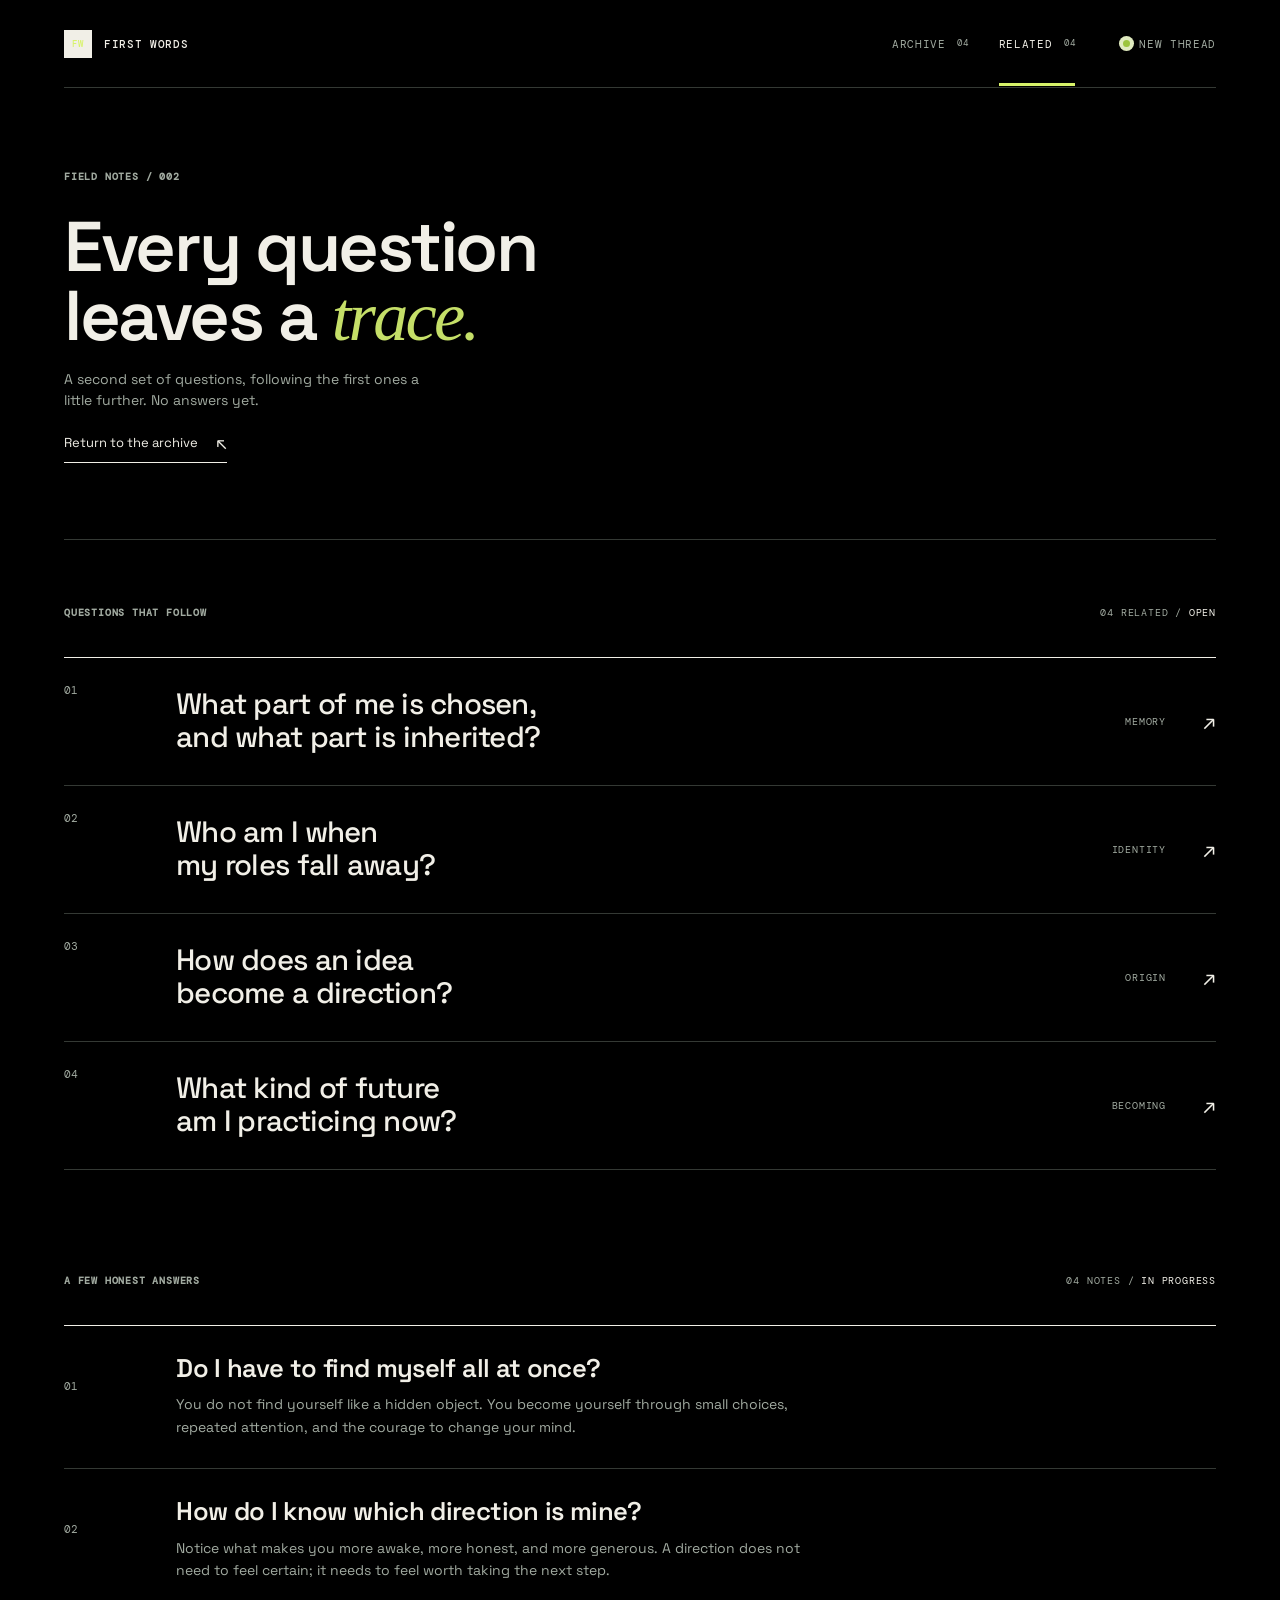
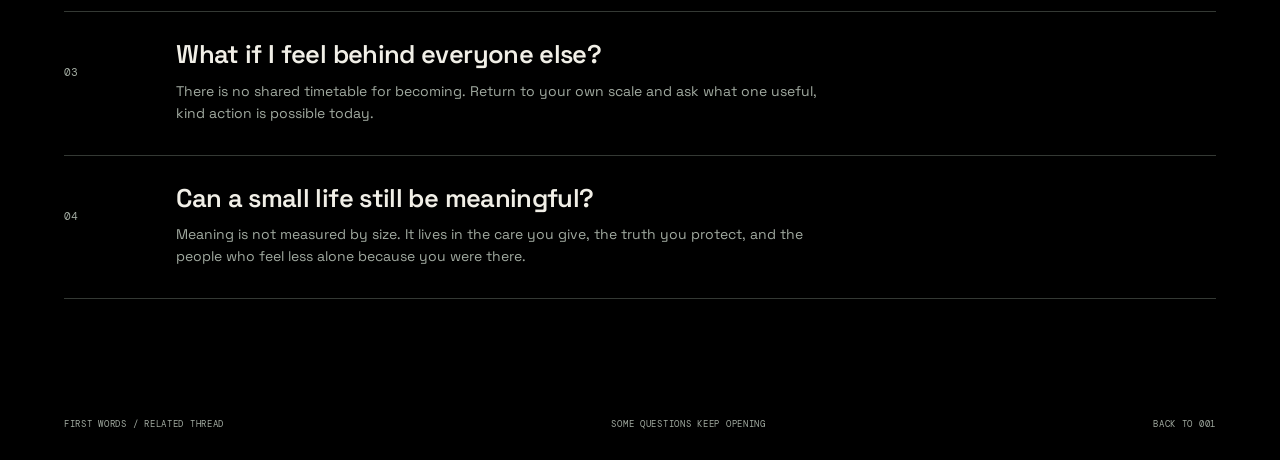
==== related.html @ 2a60b0b6 "Зробив пару набросків" ====
<!DOCTYPE html>
<html lang="en">
<head>
    <meta charset="UTF-8">
    <meta name="viewport" content="width=device-width, initial-scale=1.0">
    <meta name="description" content="A second collection of questions connected to the First Words archive.">
    <title>Related Questions — First Words</title>
    <link rel="preconnect" href="https://fonts.googleapis.com">
    <link rel="preconnect" href="https://fonts.gstatic.com" crossorigin>
    <link href="https://fonts.googleapis.com/css2?family=DM+Mono:wght@400;500&family=Space+Grotesk:wght@400;500;600;700&display=swap" rel="stylesheet">
    <link rel="stylesheet" href="styles.css">
</head>
<body>
    <div class="page-shell related-page">
        <header class="site-header">
            <a class="brand" href="index.html#top" aria-label="First Words home">
                <span class="brand-mark">FW</span>
                <span>First Words</span>
            </a>
            <nav class="main-nav" aria-label="Main navigation">
                <a href="index.html#questions">Archive <span>04</span></a>
                <a class="active" href="#related">Related <span>04</span></a>
            </nav>
            <span class="status"><i></i> New thread</span>
        </header>

        <main id="related">
            <section class="related-hero">
                <p class="eyebrow"><b>Field notes / 002</b></p>
                <h1>Every question<br>leaves a <em>trace.</em></h1>
                <p class="intro">A second set of questions, following the first ones a little further. No answers yet.</p>
                <a class="text-link" href="index.html#questions">Return to the archive <span>↖</span></a>
            </section>

            <section class="related-section" aria-labelledby="related-title">
                <div class="section-heading">
                    <h2 class="eyebrow" id="related-title">Questions that follow</h2>
                    <p class="section-count">04 related / <span>open</span></p>
                </div>
                <div class="question-list related-list">
                    <a class="question-row" id="memory" href="#identity" aria-label="Go to the identity question">
                        <span class="question-number">01</span>
                        <h2>What part of me is chosen,<br>and what part is inherited?</h2>
                        <span class="question-tag">memory</span>
                        <span class="arrow">↗</span>
                    </a>
                    <a class="question-row" id="identity" href="#origin" aria-label="Go to the origin question">
                        <span class="question-number">02</span>
                        <h2>Who am I when<br>my roles fall away?</h2>
                        <span class="question-tag">identity</span>
                        <span class="arrow">↗</span>
                    </a>
                    <a class="question-row" id="origin" href="#becoming" aria-label="Go to the becoming question">
                        <span class="question-number">03</span>
                        <h2>How does an idea<br>become a direction?</h2>
                        <span class="question-tag">origin</span>
                        <span class="arrow">↗</span>
                    </a>
                    <a class="question-row" id="becoming" href="#memory" aria-label="Return to the first related question">
                        <span class="question-number">04</span>
                        <h2>What kind of future<br>am I practicing now?</h2>
                        <span class="question-tag">becoming</span>
                        <span class="arrow">↗</span>
                    </a>
                </div>
            </section>

            <section class="answers-section" aria-labelledby="answers-title">
                <div class="section-heading">
                    <h2 class="eyebrow" id="answers-title">A few honest answers</h2>
                    <p class="section-count">04 notes / <span>in progress</span></p>
                </div>
                <div class="answers-list">
                    <article class="answer-row">
                        <span class="question-number">01</span>
                        <div>
                            <h3>Do I have to find myself all at once?</h3>
                            <p>You do not find yourself like a hidden object. You become yourself through small choices, repeated attention, and the courage to change your mind.</p>
                        </div>
                    </article>
                    <article class="answer-row">
                        <span class="question-number">02</span>
                        <div>
                            <h3>How do I know which direction is mine?</h3>
                            <p>Notice what makes you more awake, more honest, and more generous. A direction does not need to feel certain; it needs to feel worth taking the next step.</p>
                        </div>
                    </article>
                    <article class="answer-row">
                        <span class="question-number">03</span>
                        <div>
                            <h3>What if I feel behind everyone else?</h3>
                            <p>There is no shared timetable for becoming. Return to your own scale and ask what one useful, kind action is possible today.</p>
                        </div>
                    </article>
                    <article class="answer-row">
                        <span class="question-number">04</span>
                        <div>
                            <h3>Can a small life still be meaningful?</h3>
                            <p>Meaning is not measured by size. It lives in the care you give, the truth you protect, and the people who feel less alone because you were there.</p>
                        </div>
                    </article>
                </div>
            </section>
        </main>

        <footer class="site-footer">
            <span>FIRST WORDS / RELATED THREAD</span>
            <span>Some questions keep opening</span>
            <span><a href="index.html#top">Back to 001</a></span>
        </footer>
    </div>
</body>
</html>
---- styles.css ----
:root {
	--ink: #f1efe7;
	--muted: #a1aaa0;
	--paper: #000000;
	--line: #343934;
	--acid: #d8f36a;
	--warm: #000000;
	--serif: Georgia, 'Times New Roman', serif;
}

* { box-sizing: border-box; }

html { scroll-behavior: smooth; }

body {
	margin: 0;
	color: var(--ink);
	background: var(--paper);
	font-family: 'Space Grotesk', sans-serif;
}

a { color: inherit; text-decoration: none; }

.page-shell { max-width: 1440px; margin: 0 auto; padding: 0 5vw; overflow: hidden; }

.site-header {
	min-height: 88px;
	display: flex;
	align-items: center;
	gap: 48px;
	border-bottom: 1px solid var(--line);
	font-family: 'DM Mono', monospace;
	font-size: 11px;
	text-transform: uppercase;
	letter-spacing: .06em;
}

.brand { display: flex; align-items: center; gap: 12px; font-weight: 500; }
.brand-mark { display: grid; width: 28px; height: 28px; place-items: center; background: var(--ink); color: var(--acid); font-size: 9px; }
.main-nav { display: flex; gap: 30px; margin-left: auto; color: var(--muted); }
.main-nav a { padding: 34px 0; position: relative; }
.main-nav a.active { color: var(--ink); }
.main-nav a.active::after { content: ''; height: 3px; background: var(--acid); position: absolute; left: 0; right: 0; bottom: -1px; }
.main-nav span { color: var(--muted); font-size: 9px; vertical-align: top; margin-left: 4px; }
.status { display: flex; align-items: center; gap: 9px; color: var(--muted); }
.status i { width: 7px; height: 7px; border-radius: 50%; background: #9cc53d; box-shadow: 0 0 0 4px #e0ebbf; }

.hero { display: grid; grid-template-columns: 1.25fr .75fr; gap: 8vw; align-items: center; padding: 82px 0 96px; border-bottom: 1px solid var(--line); }
.related-hero { padding: 82px 0 76px; border-bottom: 1px solid var(--line); }
.related-hero .intro { margin-bottom: 20px; }
.eyebrow, .note-label, .signal-top, .signal-bottom, .question-tag, .section-count, .site-footer { font-family: 'DM Mono', monospace; text-transform: uppercase; letter-spacing: .08em; font-size: 10px; }
.eyebrow { margin: 0 0 30px; color: var(--muted); }
.hero-copy .eyebrow { letter-spacing: .14em; }
h1, h2, h3, h4, h5, h6 { color: var(--ink); font-family: 'Space Grotesk', sans-serif; font-weight: 600; line-height: 1.15; letter-spacing: -.025em; text-wrap: balance; }
h1 { max-width: 620px; margin: 0; font-size: clamp(2.4rem, 5.5vw, 5.2rem); line-height: .98; letter-spacing: -.035em; }
h1 em { color: #c5df68; font-family: var(--serif); font-weight: 400; letter-spacing: -.04em; }
.intro { max-width: 360px; margin: 18px 0 20px; color: var(--muted); font-size: 14px; line-height: 1.5; }
.text-link { display: inline-flex; gap: 18px; align-items: center; border-bottom: 1px solid var(--ink); padding-bottom: 8px; font-size: 13px; }
.text-link span { font-size: 18px; }

.signal-card { background: var(--warm); padding: 20px; aspect-ratio: 1 / 1.03; max-width: 430px; width: 100%; justify-self: end; display: flex; flex-direction: column; justify-content: space-between; animation: appear .8s ease both .15s; }
.signal-top, .signal-bottom { display: flex; justify-content: space-between; color: var(--muted); }
.signal-top { padding: 8px 10px; background-color: #ffffff; color: #000000; }
.signal-top span:first-child { color: #000000; }
.signal-bottom { padding: 8px 10px; background-color: #ffffff; color: #000000; }
.signal-visual { position: relative; flex: 1; margin: 18px 0; display: grid; place-items: center; overflow: hidden; }
.signal-visual::before { content: ''; position: absolute; inset: 0; background-image: linear-gradient(var(--line) 1px, transparent 1px), linear-gradient(90deg, var(--line) 1px, transparent 1px); background-size: 25% 25%; opacity: .7; }
.ring { position: absolute; border: 1px solid #9ca890; border-radius: 50%; aspect-ratio: 1; }
.ring-one { width: 27%; } .ring-two { width: 48%; } .ring-three { width: 72%; }
.signal-dot { width: 11px; height: 11px; border-radius: 50%; background: var(--ink); z-index: 2; box-shadow: 0 0 0 9px var(--acid); }
.crosshair { position: absolute; background: #9ca890; opacity: .8; } .horizontal { width: 100%; height: 1px; } .vertical { height: 100%; width: 1px; }

.archive-section { padding: 56px 0 94px; }
.related-section { padding: 56px 0 94px; }
.answers-section { padding: 0 0 94px; }
.answers-list { border-top: 1px solid var(--ink); }
.answer-row { display: grid; grid-template-columns: 8% minmax(0, 1fr); gap: 20px; padding: 28px 0 30px; border-bottom: 1px solid var(--line); }
.answer-row h3 { margin: 0 0 10px; font-size: clamp(1.25rem, 2vw, 1.8rem); line-height: 1.15; }
.answer-row p { max-width: 650px; margin: 0; color: var(--muted); font-size: 14px; line-height: 1.6; }
.section-heading { display: flex; justify-content: space-between; align-items: baseline; margin-bottom: 28px; }
.section-heading .eyebrow { margin: 0; }
.section-count { color: var(--muted); } .section-count span { color: var(--ink); }
.question-list { border-top: 1px solid var(--ink); }
.question-row { min-height: 128px; display: grid; grid-template-columns: 8% minmax(0, 1fr) auto 30px; gap: 20px; align-items: center; border-bottom: 1px solid var(--line); color: var(--ink); transition: background .25s ease, padding .25s ease, box-shadow .25s ease; scroll-margin-top: 24px; }
.question-row:hover { background: #000; padding: 0 20px; margin: 0 -20px; box-shadow: inset 3px 0 0 var(--acid); }
.question-row:focus-visible { outline: 2px solid var(--acid); outline-offset: 5px; }
.question-row:target { animation: question-arrival .7s ease both; }
.question-number { align-self: start; padding-top: 25px; font: 11px 'DM Mono', monospace; color: var(--muted); }
.question-row h2 { min-width: 0; margin: 0; overflow-wrap: anywhere; font-size: clamp(1.35rem, 2.3vw, 2.15rem); line-height: 1.15; letter-spacing: -.025em; font-weight: 500; }
.question-tag { color: var(--muted); } .arrow { font-size: 21px; text-align: right; }

.answer-note { display: grid; grid-template-columns: 25% minmax(0, 1fr); gap: 8%; padding: 66px 8%; background: #000; color: var(--ink); }
.note-label { margin: 0; color: var(--acid); padding-top: 8px; }
.note-text { margin: 0; font-size: clamp(1.7rem, 3.3vw, 3.6rem); line-height: 1.05; letter-spacing: -.06em; }
.note-text strong { color: var(--acid); font-family: var(--serif); font-weight: 400; }
.note-meta { color: #a9b1a8; font: 11px 'DM Mono', monospace; margin: 28px 0 0; }
.site-footer { display: flex; justify-content: space-between; padding: 25px 0 30px; color: var(--muted); font-size: 9px; }

@keyframes appear { from { opacity: 0; transform: translateY(18px); } to { opacity: 1; transform: translateY(0); } }
@keyframes question-arrival { 0% { background: var(--acid); } 100% { background: #000; } }

@media (max-width: 700px) {
	.page-shell { padding: 0 22px; }
	.site-header { min-height: 70px; gap: 16px; }
	.main-nav { gap: 17px; }
	.main-nav a { padding: 25px 0; }
	.status { display: none; }
	.hero { grid-template-columns: 1fr; gap: 52px; padding: 72px 0 80px; }
	.signal-card { justify-self: stretch; max-width: none; }
	.question-row { grid-template-columns: 35px 1fr 25px; gap: 10px; min-height: 124px; }
	.answer-row { grid-template-columns: 35px 1fr; gap: 10px; }
	.question-tag { display: none; }
	.question-row:hover { margin: 0; padding: 0; }
	.answer-note { grid-template-columns: 1fr; gap: 30px; padding: 48px 28px; margin: 0 -22px; }
	.site-footer { flex-wrap: wrap; gap: 12px; }
	.site-footer span:nth-child(2) { order: 3; width: 100%; }
}
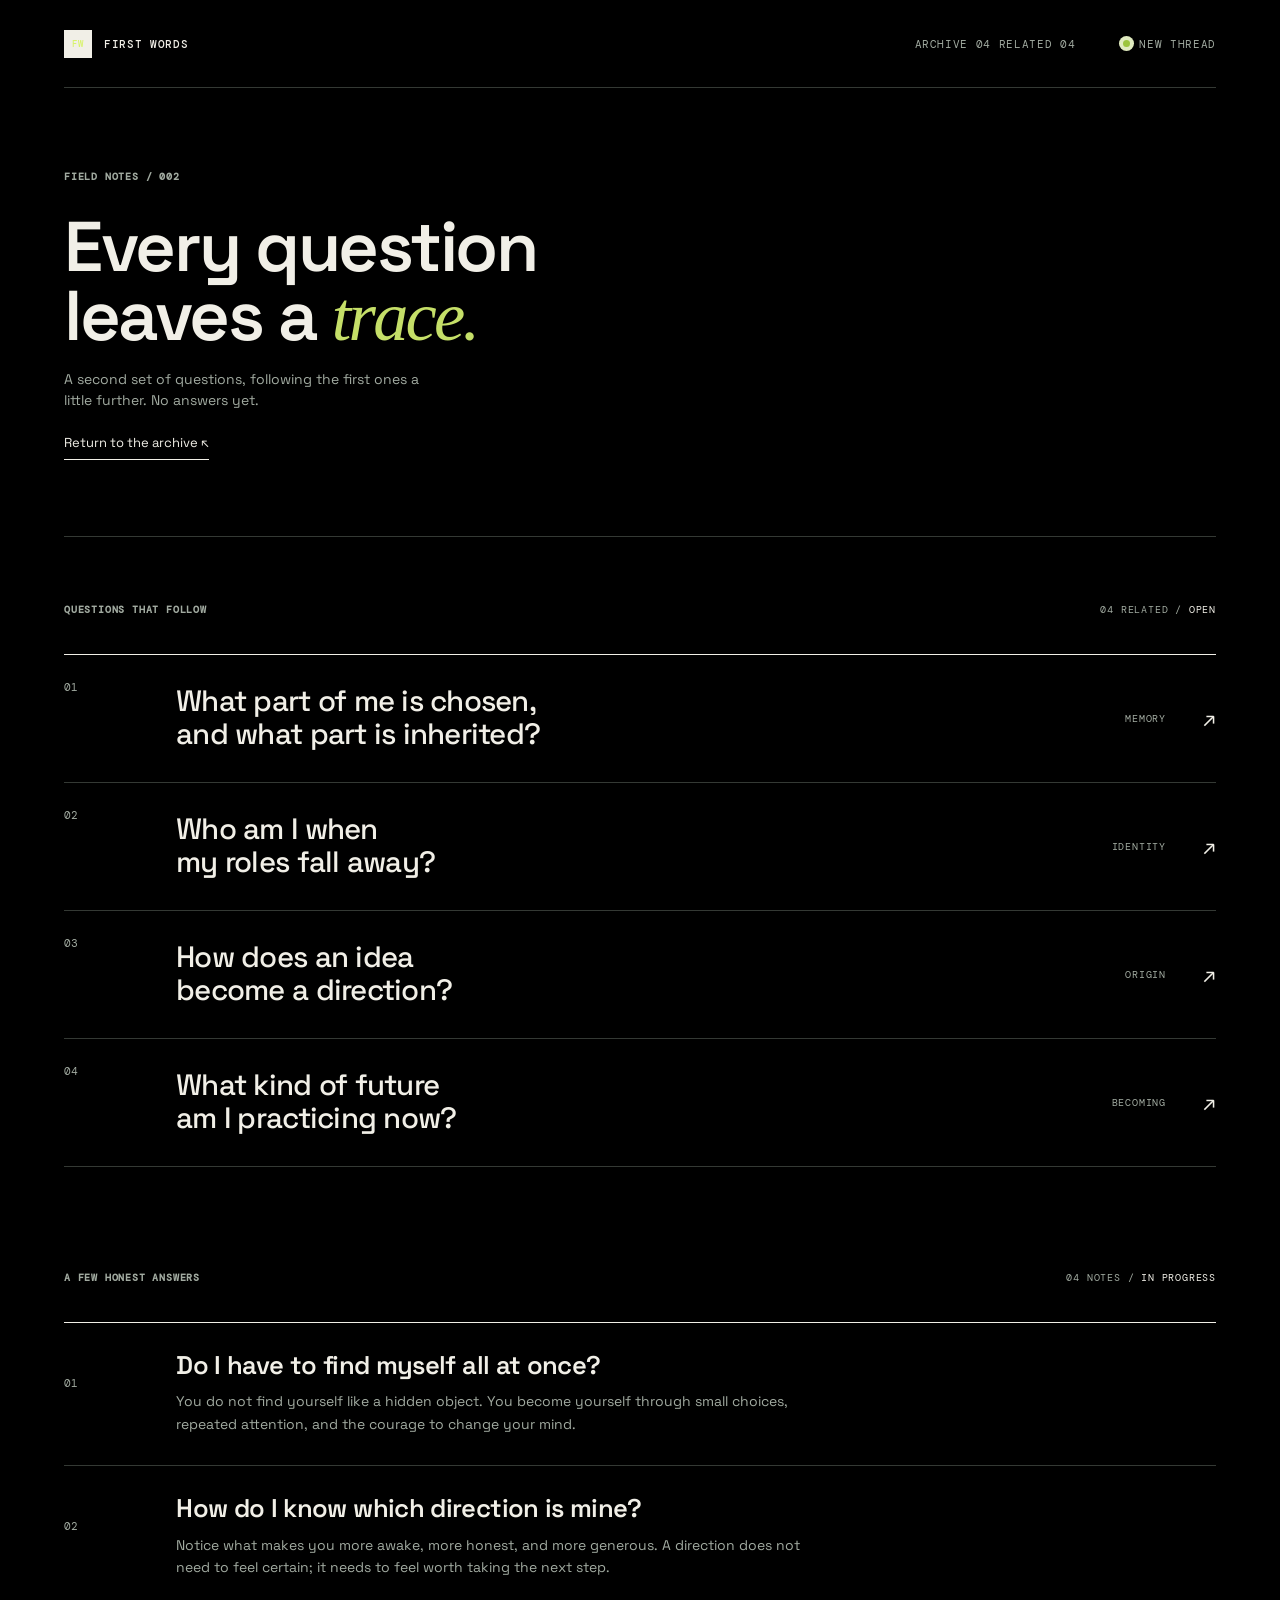
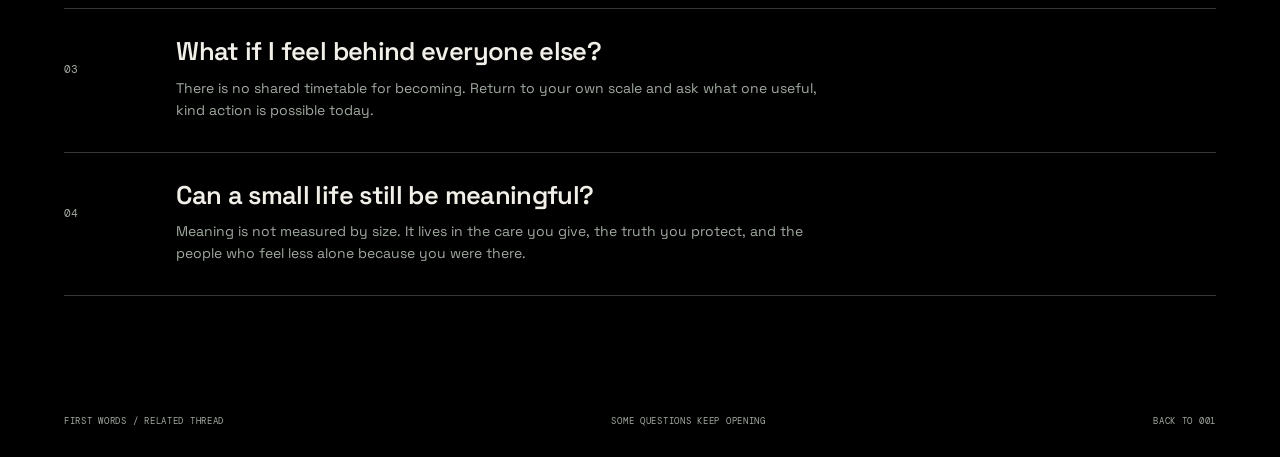
==== commit 3284075f: "Щось поміняв" ====
--- a/related.html
+++ b/related.html
@@ -29,7 +29,7 @@
                 <p class="eyebrow"><b>Field notes / 002</b></p>
                 <h1>Every question<br>leaves a <em>trace.</em></h1>
                 <p class="intro">A second set of questions, following the first ones a little further. No answers yet.</p>
-                <a class="text-link" href="index.html#questions">Return to the archive <span>↖</span></a>
+                <a class="text-link" href="index.html">Return to the archive ↖</a>
             </section>
 
             <section class="related-section" aria-labelledby="related-title">
@@ -38,27 +38,27 @@
                     <p class="section-count">04 related / <span>open</span></p>
                 </div>
                 <div class="question-list related-list">
-                    <a class="question-row" id="memory" href="#identity" aria-label="Go to the identity question">
+                    <a class="question-row" href="#identity" aria-label="Go to the identity question">
                         <span class="question-number">01</span>
-                        <h2>What part of me is chosen,<br>and what part is inherited?</h2>
+                        <h2 id="memory">What part of me is chosen,<br>and what part is inherited?</h2>
                         <span class="question-tag">memory</span>
                         <span class="arrow">↗</span>
                     </a>
-                    <a class="question-row" id="identity" href="#origin" aria-label="Go to the origin question">
+                    <a class="question-row" href="#origin" aria-label="Go to the origin question">
                         <span class="question-number">02</span>
-                        <h2>Who am I when<br>my roles fall away?</h2>
+                        <h2 id="identity">Who am I when<br>my roles fall away?</h2>
                         <span class="question-tag">identity</span>
                         <span class="arrow">↗</span>
                     </a>
-                    <a class="question-row" id="origin" href="#becoming" aria-label="Go to the becoming question">
+                    <a class="question-row" href="#becoming" aria-label="Go to the becoming question">
                         <span class="question-number">03</span>
-                        <h2>How does an idea<br>become a direction?</h2>
+                        <h2 id="origin">How does an idea<br>become a direction?</h2>
                         <span class="question-tag">origin</span>
                         <span class="arrow">↗</span>
                     </a>
-                    <a class="question-row" id="becoming" href="#memory" aria-label="Return to the first related question">
+                    <a class="question-row" href="#answer-04" aria-label="Go to answer 04">
                         <span class="question-number">04</span>
-                        <h2>What kind of future<br>am I practicing now?</h2>
+                        <h2 id="becoming">What kind of future<br>am I practicing now?</h2>
                         <span class="question-tag">becoming</span>
                         <span class="arrow">↗</span>
                     </a>
@@ -92,7 +92,7 @@
                             <p>There is no shared timetable for becoming. Return to your own scale and ask what one useful, kind action is possible today.</p>
                         </div>
                     </article>
-                    <article class="answer-row">
+                    <article class="answer-row" id="answer-04">
                         <span class="question-number">04</span>
                         <div>
                             <h3>Can a small life still be meaningful?</h3>
--- a/styles.css
+++ b/styles.css
@@ -37,11 +37,10 @@
 
 .brand { display: flex; align-items: center; gap: 12px; font-weight: 500; }
 .brand-mark { display: grid; width: 28px; height: 28px; place-items: center; background: var(--ink); color: var(--acid); font-size: 9px; }
-.main-nav { display: flex; gap: 30px; margin-left: auto; color: var(--muted); }
+.main-nav { margin-left: auto; color: var(--muted); }
+.topic-menu { display: flex; gap: 22px; list-style: none; margin: 0; padding: 0; }
 .main-nav a { padding: 34px 0; position: relative; }
-.main-nav a.active { color: var(--ink); }
-.main-nav a.active::after { content: ''; height: 3px; background: var(--acid); position: absolute; left: 0; right: 0; bottom: -1px; }
-.main-nav span { color: var(--muted); font-size: 9px; vertical-align: top; margin-left: 4px; }
+.main-nav a:hover, .main-nav a:focus-visible { color: var(--ink); }
 .status { display: flex; align-items: center; gap: 9px; color: var(--muted); }
 .status i { width: 7px; height: 7px; border-radius: 50%; background: #9cc53d; box-shadow: 0 0 0 4px #e0ebbf; }
 
@@ -103,6 +102,7 @@
 	.page-shell { padding: 0 22px; }
 	.site-header { min-height: 70px; gap: 16px; }
 	.main-nav { gap: 17px; }
+	.topic-menu { gap: 10px; flex-wrap: wrap; justify-content: flex-end; max-width: 300px; }
 	.main-nav a { padding: 25px 0; }
 	.status { display: none; }
 	.hero { grid-template-columns: 1fr; gap: 52px; padding: 72px 0 80px; }
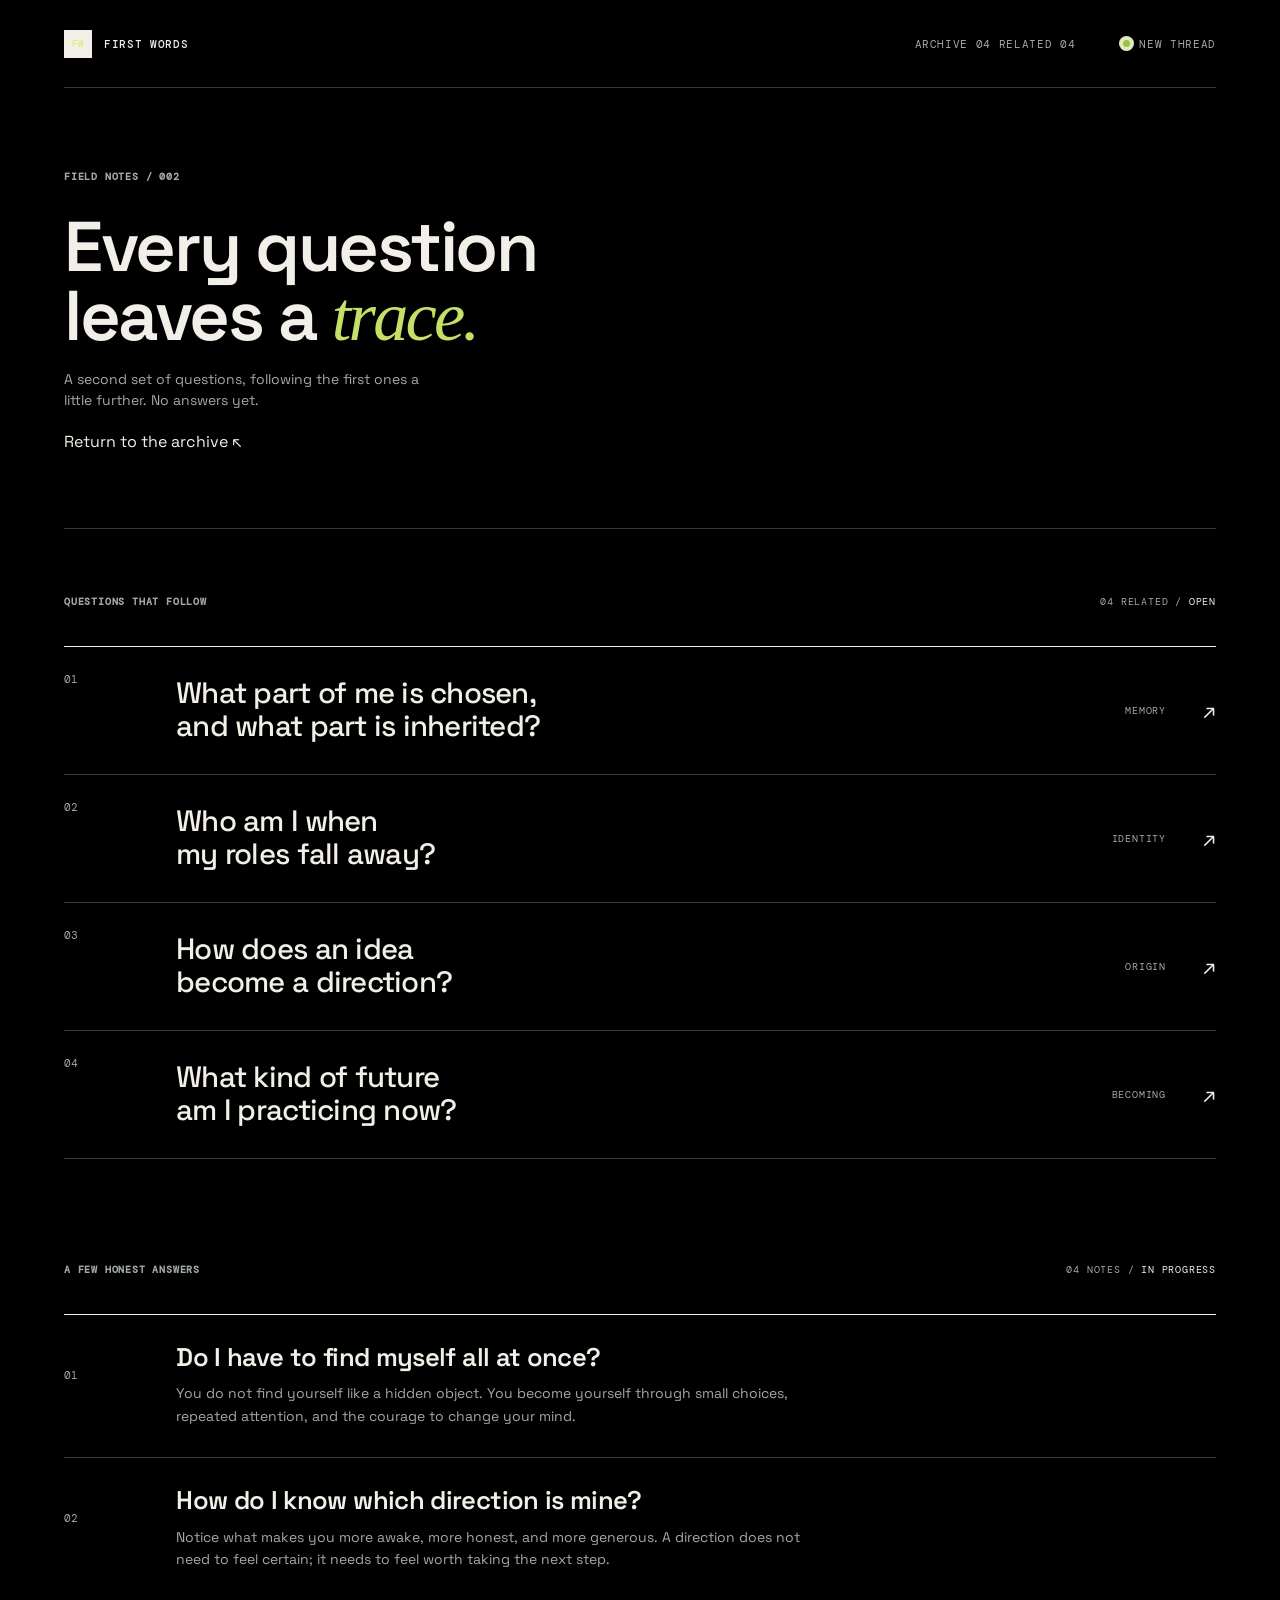
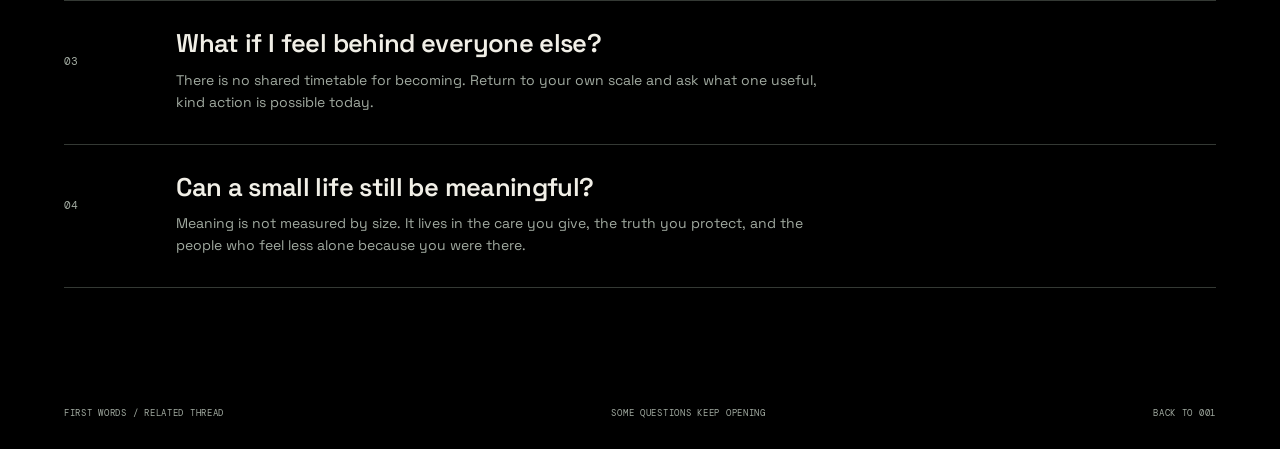
==== commit 6eea6859: "Зміни" ====
--- a/related.html
+++ b/related.html
@@ -29,7 +29,7 @@
                 <p class="eyebrow"><b>Field notes / 002</b></p>
                 <h1>Every question<br>leaves a <em>trace.</em></h1>
                 <p class="intro">A second set of questions, following the first ones a little further. No answers yet.</p>
-                <a class="text-link" href="index.html">Return to the archive ↖</a>
+                <a href="index.html" style="text-decoration: none; color: inherit;">Return to the archive ↖</a>
             </section>
 
             <section class="related-section" aria-labelledby="related-title">
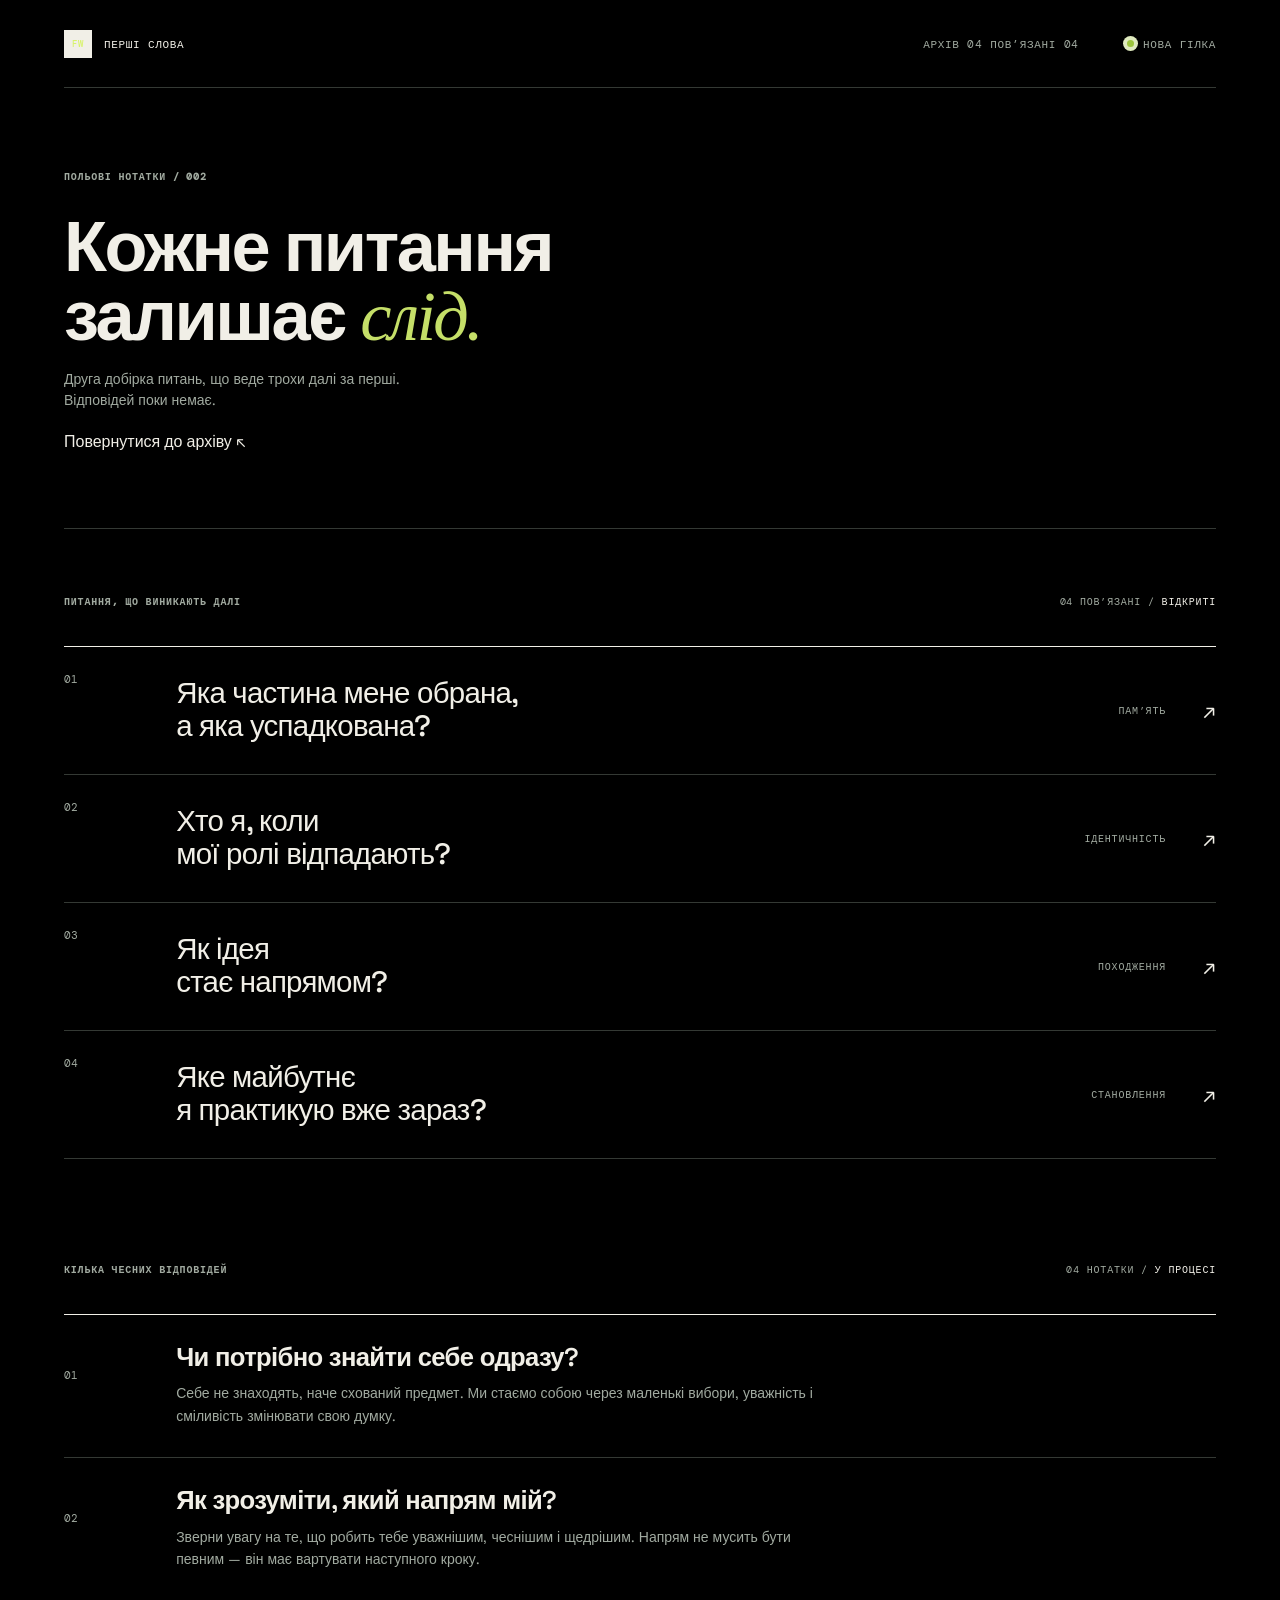
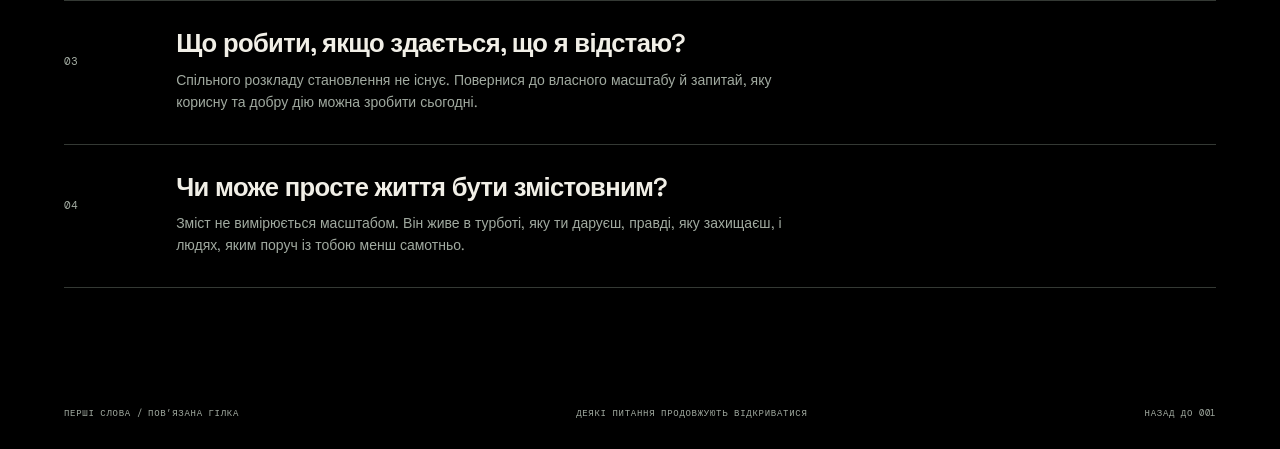
==== commit bf863f5a: "Переклав сайт на укр" ====
--- a/related.html
+++ b/related.html
@@ -1,10 +1,10 @@
 <!DOCTYPE html>
-<html lang="en">
+<html lang="uk">
 <head>
     <meta charset="UTF-8">
     <meta name="viewport" content="width=device-width, initial-scale=1.0">
-    <meta name="description" content="A second collection of questions connected to the First Words archive.">
-    <title>Related Questions — First Words</title>
+    <meta name="description" content="Друга колекція питань, пов’язаних з архівом Перші слова.">
+    <title>Пов’язані питання — Перші слова</title>
     <link rel="preconnect" href="https://fonts.googleapis.com">
     <link rel="preconnect" href="https://fonts.gstatic.com" crossorigin>
     <link href="https://fonts.googleapis.com/css2?family=DM+Mono:wght@400;500&family=Space+Grotesk:wght@400;500;600;700&display=swap" rel="stylesheet">
@@ -13,53 +13,53 @@
 <body>
     <div class="page-shell related-page">
         <header class="site-header">
-            <a class="brand" href="index.html#top" aria-label="First Words home">
+            <a class="brand" href="index.html#top" aria-label="Головна сторінка Перші слова">
                 <span class="brand-mark">FW</span>
-                <span>First Words</span>
+                <span>Перші слова</span>
             </a>
-            <nav class="main-nav" aria-label="Main navigation">
-                <a href="index.html#questions">Archive <span>04</span></a>
-                <a class="active" href="#related">Related <span>04</span></a>
+            <nav class="main-nav" aria-label="Головна навігація">
+                <a href="index.html#questions">Архів <span>04</span></a>
+                <a class="active" href="#related">Пов’язані <span>04</span></a>
             </nav>
-            <span class="status"><i></i> New thread</span>
+            <span class="status"><i></i> Нова гілка</span>
         </header>
 
         <main id="related">
             <section class="related-hero">
-                <p class="eyebrow"><b>Field notes / 002</b></p>
-                <h1>Every question<br>leaves a <em>trace.</em></h1>
-                <p class="intro">A second set of questions, following the first ones a little further. No answers yet.</p>
-                <a href="index.html" style="text-decoration: none; color: inherit;">Return to the archive ↖</a>
+                <p class="eyebrow"><b>Польові нотатки / 002</b></p>
+                <h1>Кожне питання<br>залишає <em>слід.</em></h1>
+                <p class="intro">Друга добірка питань, що веде трохи далі за перші. Відповідей поки немає.</p>
+                <a href="index.html" style="text-decoration: none; color: inherit;">Повернутися до архіву ↖</a>
             </section>
 
             <section class="related-section" aria-labelledby="related-title">
                 <div class="section-heading">
-                    <h2 class="eyebrow" id="related-title">Questions that follow</h2>
-                    <p class="section-count">04 related / <span>open</span></p>
+                    <h2 class="eyebrow" id="related-title">Питання, що виникають далі</h2>
+                    <p class="section-count">04 пов’язані / <span>відкриті</span></p>
                 </div>
                 <div class="question-list related-list">
-                    <a class="question-row" href="#identity" aria-label="Go to the identity question">
+                    <a class="question-row" href="#identity" aria-label="Перейти до питання про ідентичність">
                         <span class="question-number">01</span>
-                        <h2 id="memory">What part of me is chosen,<br>and what part is inherited?</h2>
-                        <span class="question-tag">memory</span>
+                        <h2 id="memory">Яка частина мене обрана,<br>а яка успадкована?</h2>
+                        <span class="question-tag">пам’ять</span>
                         <span class="arrow">↗</span>
                     </a>
-                    <a class="question-row" href="#origin" aria-label="Go to the origin question">
+                    <a class="question-row" href="#origin" aria-label="Перейти до питання про походження">
                         <span class="question-number">02</span>
-                        <h2 id="identity">Who am I when<br>my roles fall away?</h2>
-                        <span class="question-tag">identity</span>
+                        <h2 id="identity">Хто я, коли<br>мої ролі відпадають?</h2>
+                        <span class="question-tag">ідентичність</span>
                         <span class="arrow">↗</span>
                     </a>
-                    <a class="question-row" href="#becoming" aria-label="Go to the becoming question">
+                    <a class="question-row" href="#becoming" aria-label="Перейти до питання про становлення">
                         <span class="question-number">03</span>
-                        <h2 id="origin">How does an idea<br>become a direction?</h2>
-                        <span class="question-tag">origin</span>
+                        <h2 id="origin">Як ідея<br>стає напрямом?</h2>
+                        <span class="question-tag">походження</span>
                         <span class="arrow">↗</span>
                     </a>
-                    <a class="question-row" href="#answer-04" aria-label="Go to answer 04">
+                    <a class="question-row" href="#answer-04" aria-label="Перейти до відповіді 04">
                         <span class="question-number">04</span>
-                        <h2 id="becoming">What kind of future<br>am I practicing now?</h2>
-                        <span class="question-tag">becoming</span>
+                        <h2 id="becoming">Яке майбутнє<br>я практикую вже зараз?</h2>
+                        <span class="question-tag">становлення</span>
                         <span class="arrow">↗</span>
                     </a>
                 </div>
@@ -67,36 +67,36 @@
 
             <section class="answers-section" aria-labelledby="answers-title">
                 <div class="section-heading">
-                    <h2 class="eyebrow" id="answers-title">A few honest answers</h2>
-                    <p class="section-count">04 notes / <span>in progress</span></p>
+                    <h2 class="eyebrow" id="answers-title">Кілька чесних відповідей</h2>
+                    <p class="section-count">04 нотатки / <span>у процесі</span></p>
                 </div>
                 <div class="answers-list">
                     <article class="answer-row">
                         <span class="question-number">01</span>
                         <div>
-                            <h3>Do I have to find myself all at once?</h3>
-                            <p>You do not find yourself like a hidden object. You become yourself through small choices, repeated attention, and the courage to change your mind.</p>
+                            <h3>Чи потрібно знайти себе одразу?</h3>
+                            <p>Себе не знаходять, наче схований предмет. Ми стаємо собою через маленькі вибори, уважність і сміливість змінювати свою думку.</p>
                         </div>
                     </article>
                     <article class="answer-row">
                         <span class="question-number">02</span>
                         <div>
-                            <h3>How do I know which direction is mine?</h3>
-                            <p>Notice what makes you more awake, more honest, and more generous. A direction does not need to feel certain; it needs to feel worth taking the next step.</p>
+                            <h3>Як зрозуміти, який напрям мій?</h3>
+                            <p>Зверни увагу на те, що робить тебе уважнішим, чеснішим і щедрішим. Напрям не мусить бути певним — він має вартувати наступного кроку.</p>
                         </div>
                     </article>
                     <article class="answer-row">
                         <span class="question-number">03</span>
                         <div>
-                            <h3>What if I feel behind everyone else?</h3>
-                            <p>There is no shared timetable for becoming. Return to your own scale and ask what one useful, kind action is possible today.</p>
+                            <h3>Що робити, якщо здається, що я відстаю?</h3>
+                            <p>Спільного розкладу становлення не існує. Повернися до власного масштабу й запитай, яку корисну та добру дію можна зробити сьогодні.</p>
                         </div>
                     </article>
                     <article class="answer-row" id="answer-04">
                         <span class="question-number">04</span>
                         <div>
-                            <h3>Can a small life still be meaningful?</h3>
-                            <p>Meaning is not measured by size. It lives in the care you give, the truth you protect, and the people who feel less alone because you were there.</p>
+                            <h3>Чи може просте життя бути змістовним?</h3>
+                            <p>Зміст не вимірюється масштабом. Він живе в турботі, яку ти даруєш, правді, яку захищаєш, і людях, яким поруч із тобою менш самотньо.</p>
                         </div>
                     </article>
                 </div>
@@ -104,9 +104,9 @@
         </main>
 
         <footer class="site-footer">
-            <span>FIRST WORDS / RELATED THREAD</span>
-            <span>Some questions keep opening</span>
-            <span><a href="index.html#top">Back to 001</a></span>
+            <span>ПЕРШІ СЛОВА / ПОВ’ЯЗАНА ГІЛКА</span>
+            <span>Деякі питання продовжують відкриватися</span>
+            <span><a href="index.html#top">Назад до 001</a></span>
         </footer>
     </div>
 </body>
